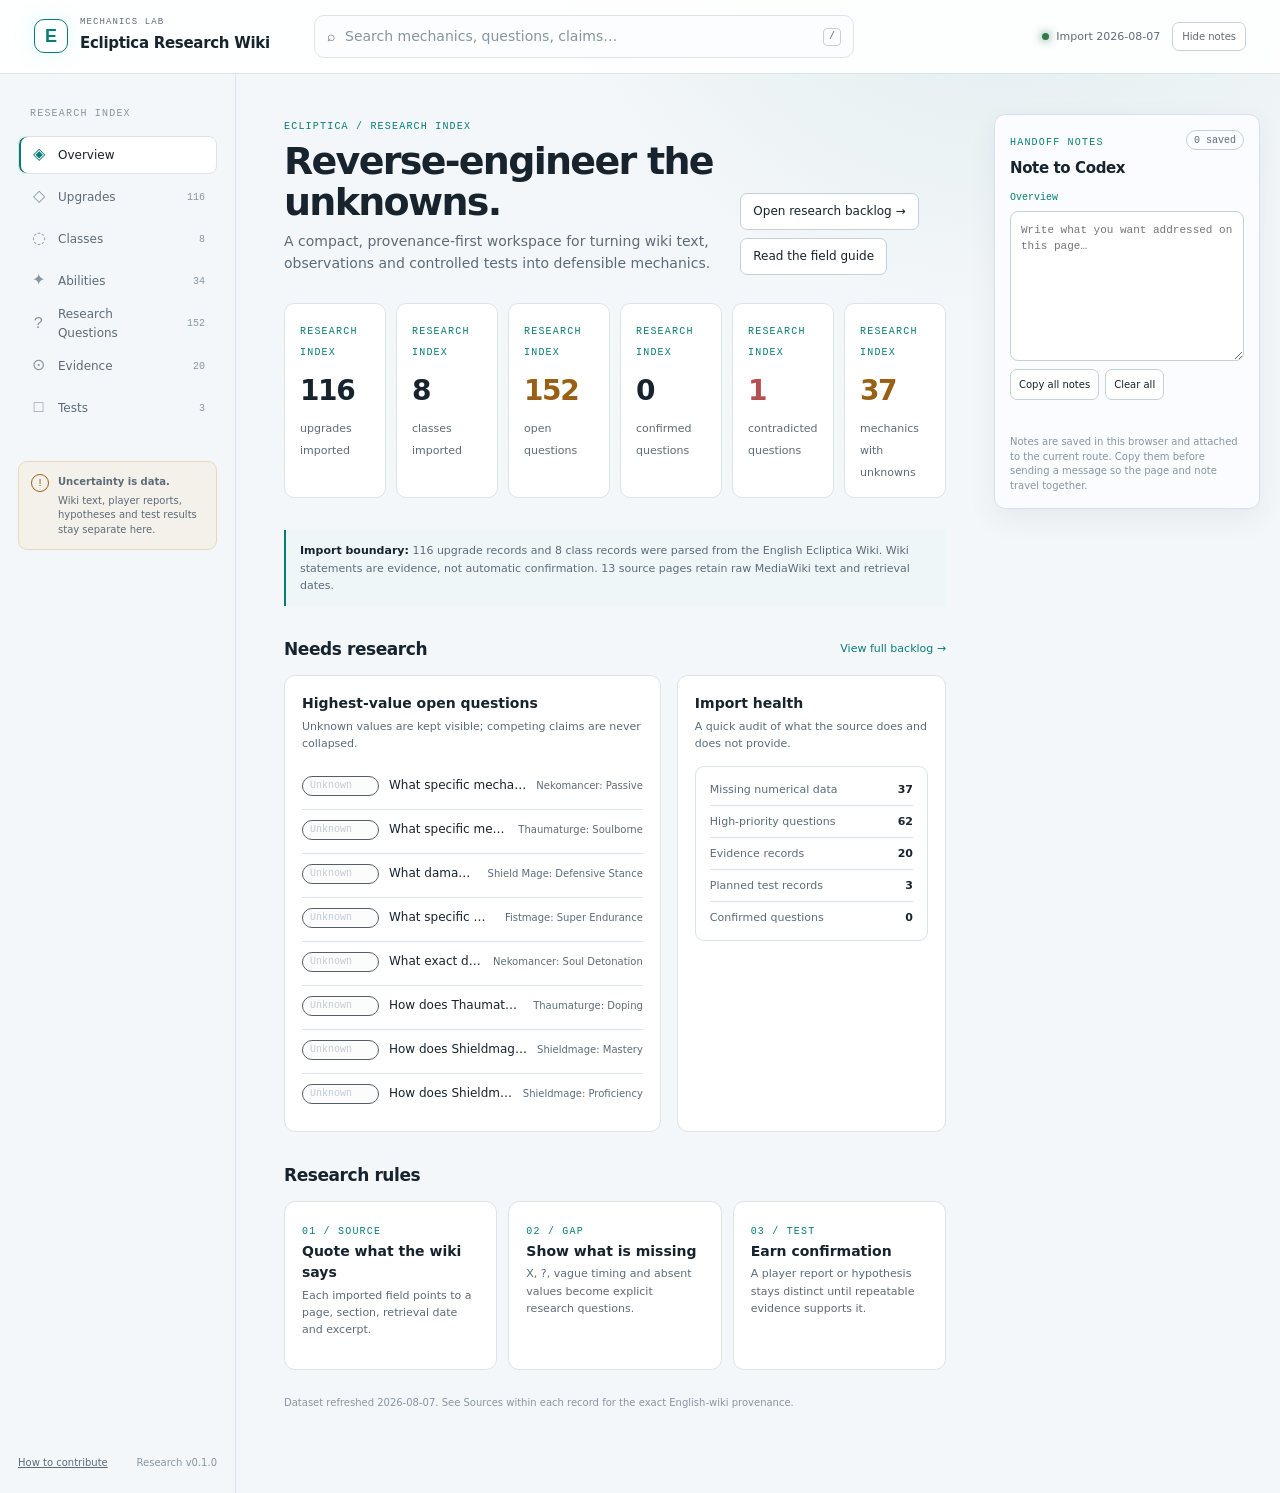
==== Research/index.html @ b1e0d8a3 "Add Ecliptica Research Wiki" ====
<!doctype html>
<html lang="en">
<head>
  <meta charset="utf-8">
  <meta name="viewport" content="width=device-width, initial-scale=1">
  <meta name="description" content="A provenance-first research wiki for reverse-engineering Ecliptica mechanics.">
  <title>Ecliptica Research Wiki</title>
  <link rel="stylesheet" href="css/research.css">
</head>
<body>
  <div class="site-shell">
    <header class="topbar">
      <a class="brand" href="#overview" aria-label="Ecliptica Research Wiki home">
        <span class="brand-mark">E</span>
        <span><span class="eyebrow">MECHANICS LAB</span><strong>Ecliptica Research Wiki</strong></span>
      </a>
      <label class="global-search" for="global-search">
        <span aria-hidden="true">⌕</span>
        <input id="global-search" type="search" placeholder="Search mechanics, questions, claims…" autocomplete="off">
        <kbd>/</kbd>
      </label>
      <div class="top-meta"><span class="live-dot"></span><span id="import-date">Loading dataset…</span><button id="notes-visibility-toggle" class="topbar-button" type="button">Hide notes</button></div>
    </header>

    <div class="workspace">
      <aside class="sidebar">
        <nav class="main-nav" aria-label="Main navigation">
          <p class="nav-label">Research index</p>
          <a href="#overview" data-route="overview"><span>◈</span> Overview</a>
          <a href="#upgrades" data-route="upgrades"><span>◇</span> Upgrades <b id="nav-upgrades">—</b></a>
          <a href="#classes" data-route="classes"><span>◌</span> Classes <b id="nav-classes">—</b></a>
          <a href="#abilities" data-route="abilities"><span>✦</span> Abilities <b id="nav-abilities">—</b></a>
          <a href="#questions" data-route="questions"><span>?</span> Research Questions <b id="nav-questions">—</b></a>
          <a href="#evidence" data-route="evidence"><span>⊙</span> Evidence <b id="nav-evidence">—</b></a>
          <a href="#tests" data-route="tests"><span>□</span> Tests <b id="nav-tests">—</b></a>
        </nav>
        <div class="sidebar-note">
          <span class="note-icon">!</span>
          <div><strong>Uncertainty is data.</strong><p>Wiki text, player reports, hypotheses and test results stay separate here.</p></div>
        </div>
        <div class="sidebar-footer"><a href="README.md">How to contribute</a><span id="site-version">v—</span></div>
      </aside>

      <main id="app" tabindex="-1">
        <div class="loading-state"><span class="spinner"></span> Loading research records…</div>
      </main>
      <aside id="page-notes" class="page-notes" aria-label="Notes for the current page">
        <div class="page-notes-head"><div><span class="section-kicker">HANDOFF NOTES</span><h2>Note to Codex</h2></div><span id="notes-count" class="tag">0 saved</span></div>
        <p class="page-notes-page" id="notes-page-label">Overview</p>
        <textarea id="page-note" placeholder="Write what you want addressed on this page…"></textarea>
        <div class="page-notes-actions"><button id="copy-notes" class="button" type="button">Copy all notes</button><button id="clear-notes" class="button danger-button" type="button">Clear all</button></div>
        <p id="notes-status" class="page-notes-status" role="status"></p>
        <p class="page-notes-help">Notes are saved in this browser and attached to the current route. Copy them before sending a message so the page and note travel together.</p>
      </aside>
    </div>
  </div>
  <script src="data/data.js"></script>
  <script src="js/research.js"></script>
</body>
</html>
---- Research/css/research.css ----
:root {
  --bg: #f4f7f9;
  --panel: #ffffff;
  --panel-2: #f7fafc;
  --panel-3: #eef3f6;
  --ink: #17232d;
  --muted: #5d6b78;
  --faint: #8795a2;
  --line: #dce4ea;
  --line-bright: #c4d1da;
  --cyan: #087d78;
  --cyan-dim: #9ed3cf;
  --amber: #996015;
  --red: #b64f4f;
  --purple: #7650a8;
  --blue: #356da9;
  --green: #31784a;
  --shadow: 0 16px 40px rgba(40,58,72,.10);
}

* { box-sizing: border-box; }
html { background: var(--bg); color-scheme: light; scroll-behavior: smooth; }
body { margin: 0; min-width: 320px; background: radial-gradient(circle at 78% -10%, rgba(8,125,120,.10), transparent 30rem), var(--bg); color: var(--ink); font: 14px/1.55 Manrope, ui-sans-serif, system-ui, sans-serif; }
a { color: inherit; }
button, input, select { font: inherit; }
button, a { -webkit-tap-highlight-color: transparent; }
.site-shell { min-height: 100vh; }
.topbar { height: 74px; display: flex; align-items: center; gap: 30px; border-bottom: 1px solid var(--line); padding: 0 34px; background: rgba(255,255,255,.90); backdrop-filter: blur(18px); position: sticky; top: 0; z-index: 20; }
.brand { display: flex; align-items: center; gap: 12px; min-width: 250px; text-decoration: none; }
.brand-mark { display: grid; place-items: center; width: 34px; height: 34px; border: 1px solid var(--cyan); border-radius: 10px; color: var(--cyan); font: 800 18px/1 Manrope, sans-serif; box-shadow: 0 0 22px rgba(108,225,210,.15); }
.brand strong { display: block; font-size: 15px; letter-spacing: -.02em; }
.eyebrow, .nav-label, .section-kicker, .mono, kbd { color: var(--cyan); font: 500 10px/1.2 'DM Mono', monospace; letter-spacing: .12em; text-transform: uppercase; }
.brand .eyebrow { display: block; margin-bottom: 4px; color: var(--muted); font-size: 9px; }
.global-search { flex: 1; max-width: 540px; display: flex; align-items: center; gap: 10px; border: 1px solid var(--line); border-radius: 10px; background: #fbfdfe; color: var(--muted); padding: 0 12px; }
.global-search:focus-within { border-color: var(--cyan-dim); box-shadow: 0 0 0 3px rgba(108,225,210,.06); }
.global-search input { width: 100%; border: 0; outline: 0; background: transparent; color: var(--ink); padding: 10px 0; }
.global-search input::placeholder { color: var(--faint); }
kbd { border: 1px solid var(--line-bright); border-radius: 4px; padding: 2px 5px; color: var(--muted); letter-spacing: 0; text-transform: none; }
.top-meta { margin-left: auto; color: var(--muted); font-size: 11px; white-space: nowrap; }
.topbar-button { margin-left: 12px; border: 1px solid var(--line-bright); border-radius: 7px; background: var(--panel); color: var(--muted); cursor: pointer; padding: 6px 9px; font-size: 10px; }
.topbar-button:hover { border-color: var(--cyan-dim); color: var(--cyan); }
.live-dot { display: inline-block; width: 7px; height: 7px; margin-right: 7px; border-radius: 50%; background: var(--green); box-shadow: 0 0 10px var(--green); }
.workspace { display: grid; grid-template-columns: 236px minmax(0, 1fr) 286px; min-height: calc(100vh - 74px); }
.workspace.notes-hidden { grid-template-columns: 236px minmax(0, 1fr); }
.sidebar { display: flex; flex-direction: column; gap: 34px; border-right: 1px solid var(--line); padding: 34px 18px 22px; }
.nav-label { margin: 0 12px 12px; color: var(--faint); }
.main-nav { display: grid; gap: 4px; }
.main-nav a { display: flex; align-items: center; gap: 11px; min-height: 38px; border: 1px solid transparent; border-radius: 8px; padding: 0 11px; color: var(--muted); text-decoration: none; font-size: 12px; }
.main-nav a span { width: 17px; color: var(--faint); text-align: center; font: 16px/1 'DM Mono', monospace; }
.main-nav a b { margin-left: auto; color: var(--faint); font: 10px 'DM Mono', monospace; }
.main-nav a:hover, .main-nav a.active { border-color: var(--line); background: var(--panel); color: var(--ink); }
.main-nav a.active { box-shadow: inset 2px 0 var(--cyan); }
.main-nav a.active span, .main-nav a.active b { color: var(--cyan); }
.sidebar-note { display: flex; gap: 9px; border: 1px solid #ead9b9; border-radius: 9px; background: rgba(240,185,110,.10); padding: 12px; color: var(--muted); font-size: 10px; }
.sidebar-note p { margin: 4px 0 0; line-height: 1.45; }
.note-icon { display: grid; flex: 0 0 18px; place-items: center; width: 18px; height: 18px; border: 1px solid var(--amber); border-radius: 50%; color: var(--amber); font: 11px 'DM Mono', monospace; }
.sidebar-footer { display: flex; justify-content: space-between; align-items: center; gap: 8px; margin-top: auto; color: var(--faint); font-size: 10px; }
.sidebar-footer a { color: var(--muted); }
#app { min-width: 0; max-width: 1400px; width: 100%; margin: 0 auto; padding: 40px 48px 72px; outline: 0; }
.page-notes { position: sticky; top: 96px; align-self: start; min-width: 0; margin: 40px 20px 24px 0; border: 1px solid #d9def0; border-radius: 11px; background: #fbfcff; box-shadow: 0 10px 28px rgba(40,58,72,.07); padding: 15px; }
.page-notes.is-hidden { display: none; }
.page-notes-head { display: flex; justify-content: space-between; align-items: start; gap: 10px; }
.page-notes-head h2 { margin: 5px 0 0; font-size: 15px; letter-spacing: -.025em; }
.page-notes-page { overflow: hidden; margin: 12px 0 8px; color: var(--cyan); font: 10px 'DM Mono', monospace; text-overflow: ellipsis; white-space: nowrap; }
.page-notes textarea { display: block; width: 100%; min-height: 150px; resize: vertical; border: 1px solid var(--line-bright); border-radius: 8px; outline: 0; background: #fff; color: var(--ink); padding: 10px; font-size: 11px; line-height: 1.5; }
.page-notes textarea:focus { border-color: var(--cyan); box-shadow: 0 0 0 3px rgba(108,225,210,.08); }
.page-notes-actions { display: flex; flex-wrap: wrap; gap: 6px; margin-top: 8px; }
.page-notes-actions .button { padding: 7px 8px; font-size: 10px; }
.danger-button:hover { border-color: #d39b9b; color: var(--red); }
.page-notes-status { min-height: 16px; margin: 8px 0 0; color: var(--green); font-size: 10px; }
.page-notes-help { margin: 11px 0 0; color: var(--faint); font-size: 10px; line-height: 1.45; }
.loading-state, .empty-state { display: grid; place-items: center; min-height: 260px; color: var(--muted); }
.spinner { display: inline-block; width: 16px; height: 16px; margin-right: 7px; border: 2px solid var(--line-bright); border-top-color: var(--cyan); border-radius: 50%; animation: spin 1s linear infinite; vertical-align: -3px; }
@keyframes spin { to { transform: rotate(360deg); } }
.page-head { display: flex; justify-content: space-between; gap: 24px; align-items: end; margin-bottom: 28px; }
.page-head h1 { margin: 5px 0 7px; font-size: clamp(26px, 3vw, 38px); letter-spacing: -.045em; line-height: 1.1; }
.page-head p { max-width: 700px; margin: 0; color: var(--muted); }
.section-kicker { color: var(--cyan); }
.head-actions { display: flex; gap: 8px; flex-wrap: wrap; }
.button, .control { border: 1px solid var(--line-bright); border-radius: 7px; background: var(--panel); color: var(--ink); }
.button { cursor: pointer; padding: 8px 12px; text-decoration: none; font-size: 12px; }
.button:hover { border-color: var(--cyan-dim); color: var(--cyan); }
.control { min-height: 36px; outline: 0; padding: 8px 10px; }
.control:focus { border-color: var(--cyan); box-shadow: 0 0 0 3px rgba(108,225,210,.06); }
.filters { display: flex; flex-wrap: wrap; gap: 8px; margin-bottom: 18px; }
.filters .control[type=search] { min-width: 260px; flex: 1; }
.check-control { display: flex; align-items: center; gap: 7px; border: 1px solid var(--line-bright); border-radius: 7px; padding: 0 10px; color: var(--muted); font-size: 12px; }
.check-control input { accent-color: var(--cyan); }
.stat-grid { display: grid; grid-template-columns: repeat(6, minmax(0, 1fr)); gap: 10px; margin-bottom: 32px; }
.stat-card { min-height: 102px; border: 1px solid var(--line); border-radius: 10px; background: linear-gradient(140deg, rgba(255,255,255,.025), transparent 70%), var(--panel); padding: 15px; }
.stat-card .stat-value { display: block; margin: 7px 0 5px; font-size: 28px; font-weight: 800; letter-spacing: -.05em; }
.stat-card .stat-label { color: var(--muted); font-size: 11px; }
.stat-card.alert .stat-value { color: var(--amber); }
.stat-card.danger .stat-value { color: var(--red); }
.section { margin-top: 30px; }
.section-title-row { display: flex; justify-content: space-between; align-items: center; gap: 16px; margin-bottom: 13px; }
.section-title-row h2 { margin: 0; font-size: 17px; letter-spacing: -.025em; }
.section-title-row a { color: var(--cyan); font-size: 11px; text-decoration: none; }
.section-title-row a:hover { text-decoration: underline; }
.dashboard-grid { display: grid; grid-template-columns: 1.4fr 1fr; gap: 16px; }
.panel { border: 1px solid var(--line); border-radius: 11px; background: var(--panel); padding: 17px; }
.panel h3 { margin: 0 0 3px; font-size: 14px; }
.panel-subtitle { margin: 0 0 14px; color: var(--muted); font-size: 11px; }
.needs-list { display: grid; gap: 3px; }
.needs-item { display: grid; grid-template-columns: 77px minmax(0,1fr) auto; gap: 10px; align-items: center; border-top: 1px solid var(--line); padding: 10px 0; text-decoration: none; }
.needs-item:first-child { border-top: 0; }
.needs-item .question-text { overflow: hidden; text-overflow: ellipsis; white-space: nowrap; color: var(--ink); font-size: 12px; }
.needs-item .mechanic { color: var(--muted); font-size: 10px; }
.source-note { border-left: 2px solid var(--cyan); background: rgba(108,225,210,.04); padding: 12px 14px; color: var(--muted); font-size: 11px; }
.source-note strong { color: var(--ink); }
.record-grid { display: grid; grid-template-columns: repeat(3, minmax(0,1fr)); gap: 11px; }
.record-card { position: relative; display: flex; flex-direction: column; min-width: 0; border: 1px solid var(--line); border-radius: 10px; background: var(--panel); padding: 15px; transition: border-color .18s, transform .18s; }
.record-card:hover { border-color: var(--line-bright); transform: translateY(-2px); }
.record-card.clickable { cursor: pointer; }
.record-top { display: flex; align-items: start; gap: 11px; }
.record-icon { display: grid; flex: 0 0 43px; place-items: center; width: 43px; height: 43px; border: 1px solid var(--line-bright); border-radius: 9px; background: #f4f8fa; color: var(--cyan); font-size: 19px; overflow: hidden; }
.record-icon img { width: 100%; height: 100%; object-fit: contain; }
.record-card h3 { margin: 0; font-size: 13px; line-height: 1.3; }
.record-card h3 a { text-decoration: none; }
.record-card h3 a:hover { color: var(--cyan); }
.record-card .description { display: -webkit-box; overflow: hidden; -webkit-box-orient: vertical; -webkit-line-clamp: 4; margin: 13px 0; color: var(--muted); font-size: 11px; line-height: 1.55; white-space: pre-line; }
.record-footer { display: flex; flex-wrap: wrap; gap: 5px; align-items: center; margin-top: auto; padding-top: 10px; border-top: 1px solid var(--line); }
.meta { color: var(--faint); font: 10px 'DM Mono', monospace; }
.tag, .status, .rarity { display: inline-flex; align-items: center; min-height: 20px; border: 1px solid var(--line-bright); border-radius: 999px; padding: 2px 7px; color: var(--muted); font: 10px 'DM Mono', monospace; }
.status.unknown { border-color: #555d68; color: #c2cad3; background: rgba(194,202,211,.06); }
.status.needs-testing { border-color: #826234; color: var(--amber); background: rgba(240,185,110,.08); }
.status.reported { border-color: #526e9c; color: var(--blue); background: rgba(131,185,255,.07); }
.status.supported { border-color: #3a7451; color: var(--green); background: rgba(131,217,155,.07); }
.status.confirmed { border-color: #36a18e; color: var(--cyan); background: rgba(108,225,210,.08); }
.status.complete { border-color: #5a9a75; color: var(--green); background: rgba(49,120,74,.09); }
.status.contradicted { border-color: #8c4949; color: var(--red); background: rgba(255,121,121,.08); }
.status.needs-retest { border-color: #79529a; color: var(--purple); background: rgba(189,160,255,.08); }
.rarity.common { color: var(--muted); }
.rarity.rare { color: var(--blue); border-color: #355278; }
.rarity.legendary { color: var(--amber); border-color: #785b32; }
.unknown-box { display: inline-flex; align-items: center; gap: 5px; border: 1px solid #87504f; border-radius: 5px; background: rgba(255,121,121,.07); padding: 3px 6px; color: var(--red); font: 10px 'DM Mono', monospace; letter-spacing: .04em; }
.unknown-value { display: inline-block; border: 1px dashed #b15f5f; border-radius: 4px; background: rgba(255,121,121,.1); padding: 1px 5px; color: var(--red); font: 11px 'DM Mono', monospace; }
.split-layout { display: grid; grid-template-columns: minmax(0, 1fr) 270px; gap: 18px; }
.list-stack { display: grid; gap: 8px; }
.list-row { display: grid; grid-template-columns: 44px minmax(0,1fr) auto; gap: 12px; align-items: center; border: 1px solid var(--line); border-radius: 9px; background: var(--panel); padding: 11px 13px; cursor: pointer; }
.list-row:hover { border-color: var(--line-bright); }
.list-row h3 { margin: 0 0 3px; font-size: 13px; }
.list-row p { overflow: hidden; margin: 0; color: var(--muted); font-size: 11px; text-overflow: ellipsis; white-space: nowrap; }
.list-row .row-end { display: flex; align-items: center; gap: 8px; }
.sort-control { margin-left: auto; }
.question-table-wrap { overflow-x: auto; border: 1px solid var(--line); border-radius: 10px; }
.question-table { width: 100%; border-collapse: collapse; min-width: 760px; }
.question-table th { background: var(--panel-3); color: var(--faint); font: 10px 'DM Mono', monospace; letter-spacing: .08em; text-align: left; text-transform: uppercase; }
.question-table th, .question-table td { border-bottom: 1px solid var(--line); padding: 11px 12px; vertical-align: top; }
.question-table tr:last-child td { border-bottom: 0; }
.question-table td { color: var(--muted); font-size: 11px; }
.question-table td:first-child { color: var(--ink); font-size: 12px; }
.question-table a { text-decoration: none; }
.question-table a:hover { color: var(--cyan); }
.question-table .question-mechanic { display: flex; flex-wrap: wrap; gap: 4px; margin-top: 5px; color: var(--faint); font-size: 10px; }
.mechanic-link { color: var(--muted); font-size: 10px; }
.question-table a.mechanic-link { color: var(--cyan); }
.mechanic-link:hover { color: var(--ink); }
.mechanic-separator { color: var(--faint); }
.question-links-head { display: flex; flex-wrap: wrap; gap: 5px; margin-top: 8px; }
.question-links-head .mechanic-link { border: 1px solid var(--line-bright); border-radius: 999px; padding: 3px 8px; background: var(--panel-2); }
.damage-behavior { margin-top: 14px; }
.damage-behavior-mini { display: flex; flex-wrap: wrap; gap: 5px; margin-top: 8px; color: var(--muted); font: 10px 'DM Mono', monospace; }
.damage-behavior-mini > span { border: 1px solid var(--line); border-radius: 999px; padding: 3px 6px; background: var(--panel-2); }
.translation { border-left: 3px solid #7a89c2; background: #f1f4ff; padding: 8px 10px; color: #334064; }
.evidence-translation { margin: 10px 0; border-radius: 7px; }
.japanese-audit { border-left: 4px solid #7a89c2; }
.japanese-audit.audit-found { background: #f4f7ff; }
.japanese-audit.audit-none { background: #fafbfe; }
.interpretation-panel { border-left: 4px solid #8795c8; background: #f7f8ff; }
.interpretation-panel p { max-width: 75ch; }
.interpretation-panel h2 small { color: #6976a7; }
.research-audit { border-left: 4px solid #8795c8; background: #fbfcff; }
.audit-intro { max-width: 78ch; }
.source-value { color: var(--ink); font: 11px 'DM Mono', monospace; }
.working-description { border-left: 4px solid #6276b8; background: #f5f7ff; }
.working-description-copy { border: 1px solid #d9def0; border-radius: 9px; background: #fff; padding: 14px; color: var(--ink); line-height: 1.65; white-space: pre-line; }
.working-reading { margin: 12px 0 0; color: var(--muted); font-size: 11px; }
.sourced-value-list { display: grid; gap: 6px; margin-top: 10px; }
.sourced-value-row { border: 1px solid #d9def0; border-radius: 8px; background: #fff; padding: 9px 10px; }
.sourced-value-row > div:first-child { display: flex; justify-content: space-between; gap: 12px; color: var(--muted); font-size: 11px; }
.sourced-value-row > div:first-child strong { color: var(--ink); }
.sourced-number { color: #31477f; font: 11px 'DM Mono', monospace; text-align: right; }
.source-hypothesis { border-left: 4px solid #b9a36a; background: #fffdf5; }
.finding-list { display: grid; gap: 7px; margin-top: 12px; }
.finding-row { border: 1px solid var(--line); border-radius: 8px; background: var(--panel); padding: 10px; }
.finding-row > div:first-child { display: flex; justify-content: space-between; gap: 12px; color: var(--muted); font-size: 11px; }
.finding-row > div:first-child strong { color: var(--ink); }
.finding-row > div:first-child span { color: var(--ink); font: 11px 'DM Mono', monospace; text-align: right; }
.finding-tags, .source-tags, .evidence-source-tags { display: flex; flex-wrap: wrap; gap: 5px; align-items: center; margin-top: 7px; }
.confidence-tag { display: inline-flex; align-items: center; border: 1px solid #a9b8e2; border-radius: 999px; background: #f0f4ff; padding: 3px 7px; color: #4c5e98; font: 10px 'DM Mono', monospace; }
.finding-note { margin: 7px 0 0; color: var(--muted); font-size: 10px; }
.audit-unresolved { border-left: 3px solid #b15f5f; background: #fff6f6; padding: 8px 10px; color: #7b4545; font-size: 11px; }
.evidence-source-tags { margin: -5px 0 10px; }
.source-tag-panel { border-left: 4px solid #a9b8e2; background: #fbfcff; }
.detail-head { display: flex; align-items: start; gap: 18px; margin-bottom: 25px; }
.detail-head .record-icon { flex-basis: 72px; width: 72px; height: 72px; font-size: 28px; }
.detail-head h1 { margin: 4px 0 8px; font-size: clamp(24px, 3vw, 34px); letter-spacing: -.045em; line-height: 1.1; }
.detail-head .meta-line { display: flex; flex-wrap: wrap; gap: 6px; align-items: center; color: var(--muted); font-size: 11px; }
.back-link { display: inline-flex; margin-bottom: 19px; color: var(--cyan); font-size: 11px; text-decoration: none; }
.detail-grid { display: grid; grid-template-columns: minmax(0, 1.2fr) minmax(260px, .8fr); gap: 16px; align-items: start; }
.detail-grid > .full { grid-column: 1 / -1; }
.detail-section { margin-bottom: 16px; }
.detail-section h2 { margin: 0 0 10px; font-size: 15px; letter-spacing: -.02em; }
.detail-section h2 small { margin-left: 5px; color: var(--faint); font: 10px 'DM Mono', monospace; }
.wiki-description { border: 1px solid var(--line); border-radius: 9px; background: var(--panel); padding: 15px; color: var(--muted); line-height: 1.65; white-space: pre-line; }
.mechanic-lines { display: grid; gap: 7px; border: 1px solid var(--line); border-radius: 9px; background: var(--panel); padding: 14px; }
.mechanic-line { display: flex; justify-content: space-between; gap: 14px; border-bottom: 1px solid var(--line); padding-bottom: 7px; color: var(--muted); font-size: 11px; }
.mechanic-line:last-child { border-bottom: 0; padding-bottom: 0; }
.mechanic-line strong { color: var(--ink); text-align: right; font-weight: 600; }
.signal-row { display: flex; flex-wrap: wrap; gap: 6px; margin-top: 10px; }
.source-card, .claim-card, .evidence-card, .test-card, .skill-card { border: 1px solid var(--line); border-radius: 9px; background: var(--panel); padding: 13px; }
.source-card + .source-card, .claim-card + .claim-card, .evidence-card + .evidence-card, .test-card + .test-card, .skill-card + .skill-card { margin-top: 8px; }
.source-card header, .claim-card header, .evidence-card header, .test-card header, .skill-card header { display: flex; justify-content: space-between; gap: 10px; align-items: start; margin-bottom: 7px; }
.source-card h3, .claim-card h3, .evidence-card h3, .test-card h3, .skill-card h3 { margin: 0; font-size: 12px; }
.source-card p, .claim-card p, .evidence-card p, .test-card p, .skill-card p { margin: 5px 0 0; color: var(--muted); font-size: 11px; white-space: pre-line; }
.source-card blockquote { margin: 10px 0 0; border-left: 2px solid var(--line-bright); padding: 0 0 0 10px; color: var(--faint); font-size: 10px; white-space: pre-line; }
.source-card a { color: var(--cyan); font-size: 10px; }
.question-list { display: grid; gap: 7px; }
.question-mini { display: grid; grid-template-columns: auto minmax(0,1fr); gap: 9px; align-items: start; border: 1px solid var(--line); border-radius: 8px; background: var(--panel); padding: 10px; }
.question-mini a { color: var(--ink); font-size: 11px; text-decoration: none; }
.question-mini a:hover { color: var(--cyan); }
.question-mini small { display: block; margin-top: 3px; color: var(--faint); font-size: 10px; }
.skill-grid { display: grid; grid-template-columns: repeat(2, minmax(0, 1fr)); gap: 8px; }
.skill-card { min-height: 150px; }
.skill-card header { align-items: center; }
.skill-card .skill-type { color: var(--cyan); font: 10px 'DM Mono', monospace; text-transform: uppercase; }
.attachment-thumb { display: block; max-width: 180px; max-height: 120px; border: 1px solid var(--line-bright); border-radius: 6px; margin-top: 9px; object-fit: contain; }
.search-results { margin-bottom: 24px; }
.search-result-list { display: grid; gap: 6px; }
.search-result { border: 1px solid var(--line); border-radius: 8px; background: var(--panel); padding: 10px 12px; text-decoration: none; }
.search-result:hover { border-color: var(--cyan-dim); }
.search-result strong { display: block; font-size: 12px; }
.search-result span { color: var(--muted); font-size: 10px; }
.footnote { margin-top: 25px; color: var(--faint); font-size: 10px; }

@media (max-width: 1100px) {
  .topbar { gap: 15px; padding: 0 20px; }
  .brand { min-width: auto; }
  .brand strong { font-size: 13px; }
  .top-meta { display: flex; align-items: center; }
  #import-date { display: none; }
  .workspace { grid-template-columns: 190px minmax(0, 1fr) 250px; }
  #app { padding: 32px 28px 60px; }
  .stat-grid { grid-template-columns: repeat(3, minmax(0, 1fr)); }
  .record-grid { grid-template-columns: repeat(2, minmax(0,1fr)); }
}
@media (max-width: 760px) {
  .topbar { height: auto; min-height: 70px; flex-wrap: wrap; padding: 12px 15px; }
  .global-search { order: 3; flex-basis: 100%; max-width: none; }
  .workspace { display: block; }
  .sidebar { position: sticky; top: 70px; z-index: 10; display: block; border-right: 0; border-bottom: 1px solid var(--line); background: rgba(255,255,255,.95); padding: 8px 10px; }
  .main-nav { display: flex; overflow-x: auto; gap: 2px; }
  .nav-label, .sidebar-note, .sidebar-footer { display: none; }
  .main-nav a { flex: 0 0 auto; min-height: 34px; padding: 0 8px; font-size: 10px; }
  .main-nav a span { display: none; }
  .main-nav a b { margin-left: 3px; }
  #app { padding: 27px 15px 50px; }
  .page-notes { position: static; margin: 0 15px 28px; }
  .page-head { display: block; }
  .head-actions { margin-top: 13px; }
  .stat-grid { grid-template-columns: repeat(2, minmax(0,1fr)); }
  .dashboard-grid, .split-layout, .detail-grid { grid-template-columns: 1fr; }
  .record-grid { grid-template-columns: 1fr; }
  .skill-grid { grid-template-columns: 1fr; }
  .needs-item { grid-template-columns: auto minmax(0,1fr); }
  .needs-item .mechanic { grid-column: 2; }
  .needs-item .question-text { grid-column: 2; grid-row: 1; white-space: normal; }
  .needs-item .status { grid-row: 1 / span 2; }
}
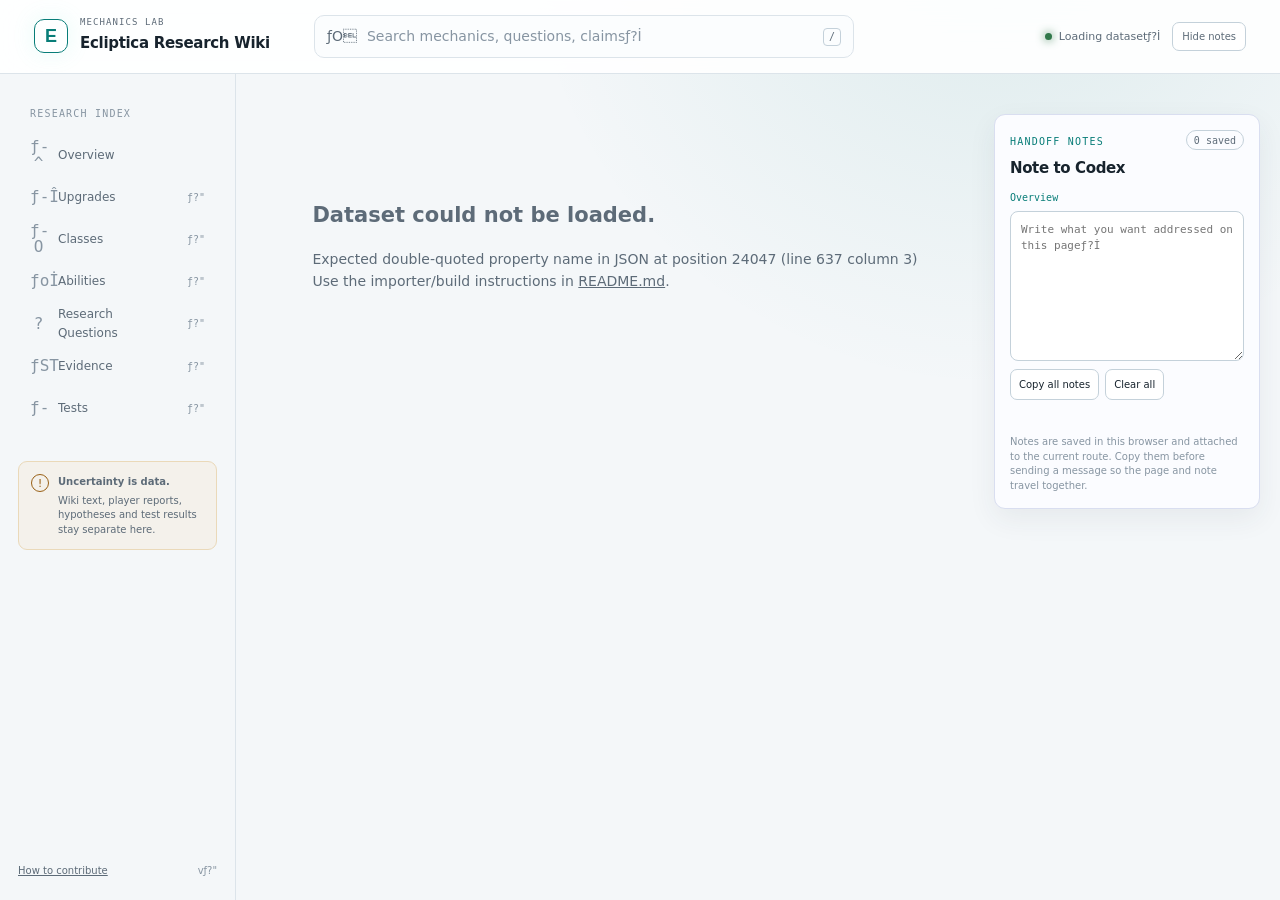
==== commit 20adc474: "Upload Ecliptica research site" ====
--- a/Research/index.html
+++ b/Research/index.html
@@ -15,39 +15,39 @@
         <span><span class="eyebrow">MECHANICS LAB</span><strong>Ecliptica Research Wiki</strong></span>
       </a>
       <label class="global-search" for="global-search">
-        <span aria-hidden="true">⌕</span>
-        <input id="global-search" type="search" placeholder="Search mechanics, questions, claims…" autocomplete="off">
+        <span aria-hidden="true">ƒO</span>
+        <input id="global-search" type="search" placeholder="Search mechanics, questions, claimsƒ?İ" autocomplete="off">
         <kbd>/</kbd>
       </label>
-      <div class="top-meta"><span class="live-dot"></span><span id="import-date">Loading dataset…</span><button id="notes-visibility-toggle" class="topbar-button" type="button">Hide notes</button></div>
+      <div class="top-meta"><span class="live-dot"></span><span id="import-date">Loading datasetƒ?İ</span><button id="notes-visibility-toggle" class="topbar-button" type="button">Hide notes</button></div>
     </header>
 
     <div class="workspace">
       <aside class="sidebar">
         <nav class="main-nav" aria-label="Main navigation">
           <p class="nav-label">Research index</p>
-          <a href="#overview" data-route="overview"><span>◈</span> Overview</a>
-          <a href="#upgrades" data-route="upgrades"><span>◇</span> Upgrades <b id="nav-upgrades">—</b></a>
-          <a href="#classes" data-route="classes"><span>◌</span> Classes <b id="nav-classes">—</b></a>
-          <a href="#abilities" data-route="abilities"><span>✦</span> Abilities <b id="nav-abilities">—</b></a>
-          <a href="#questions" data-route="questions"><span>?</span> Research Questions <b id="nav-questions">—</b></a>
-          <a href="#evidence" data-route="evidence"><span>⊙</span> Evidence <b id="nav-evidence">—</b></a>
-          <a href="#tests" data-route="tests"><span>□</span> Tests <b id="nav-tests">—</b></a>
+          <a href="#overview" data-route="overview"><span>ƒ-^</span> Overview</a>
+          <a href="#upgrades" data-route="upgrades"><span>ƒ-Î</span> Upgrades <b id="nav-upgrades">ƒ?"</b></a>
+          <a href="#classes" data-route="classes"><span>ƒ-O</span> Classes <b id="nav-classes">ƒ?"</b></a>
+          <a href="#abilities" data-route="abilities"><span>ƒoİ</span> Abilities <b id="nav-abilities">ƒ?"</b></a>
+          <a href="#questions" data-route="questions"><span>?</span> Research Questions <b id="nav-questions">ƒ?"</b></a>
+          <a href="#evidence" data-route="evidence"><span>ƒST</span> Evidence <b id="nav-evidence">ƒ?"</b></a>
+          <a href="#tests" data-route="tests"><span>ƒ-­</span> Tests <b id="nav-tests">ƒ?"</b></a>
         </nav>
         <div class="sidebar-note">
           <span class="note-icon">!</span>
           <div><strong>Uncertainty is data.</strong><p>Wiki text, player reports, hypotheses and test results stay separate here.</p></div>
         </div>
-        <div class="sidebar-footer"><a href="README.md">How to contribute</a><span id="site-version">v—</span></div>
+        <div class="sidebar-footer"><a href="README.md">How to contribute</a><span id="site-version">vƒ?"</span></div>
       </aside>
 
       <main id="app" tabindex="-1">
-        <div class="loading-state"><span class="spinner"></span> Loading research records…</div>
+        <div class="loading-state"><span class="spinner"></span> Loading research recordsƒ?İ</div>
       </main>
       <aside id="page-notes" class="page-notes" aria-label="Notes for the current page">
         <div class="page-notes-head"><div><span class="section-kicker">HANDOFF NOTES</span><h2>Note to Codex</h2></div><span id="notes-count" class="tag">0 saved</span></div>
         <p class="page-notes-page" id="notes-page-label">Overview</p>
-        <textarea id="page-note" placeholder="Write what you want addressed on this page…"></textarea>
+        <textarea id="page-note" placeholder="Write what you want addressed on this pageƒ?İ"></textarea>
         <div class="page-notes-actions"><button id="copy-notes" class="button" type="button">Copy all notes</button><button id="clear-notes" class="button danger-button" type="button">Clear all</button></div>
         <p id="notes-status" class="page-notes-status" role="status"></p>
         <p class="page-notes-help">Notes are saved in this browser and attached to the current route. Copy them before sending a message so the page and note travel together.</p>
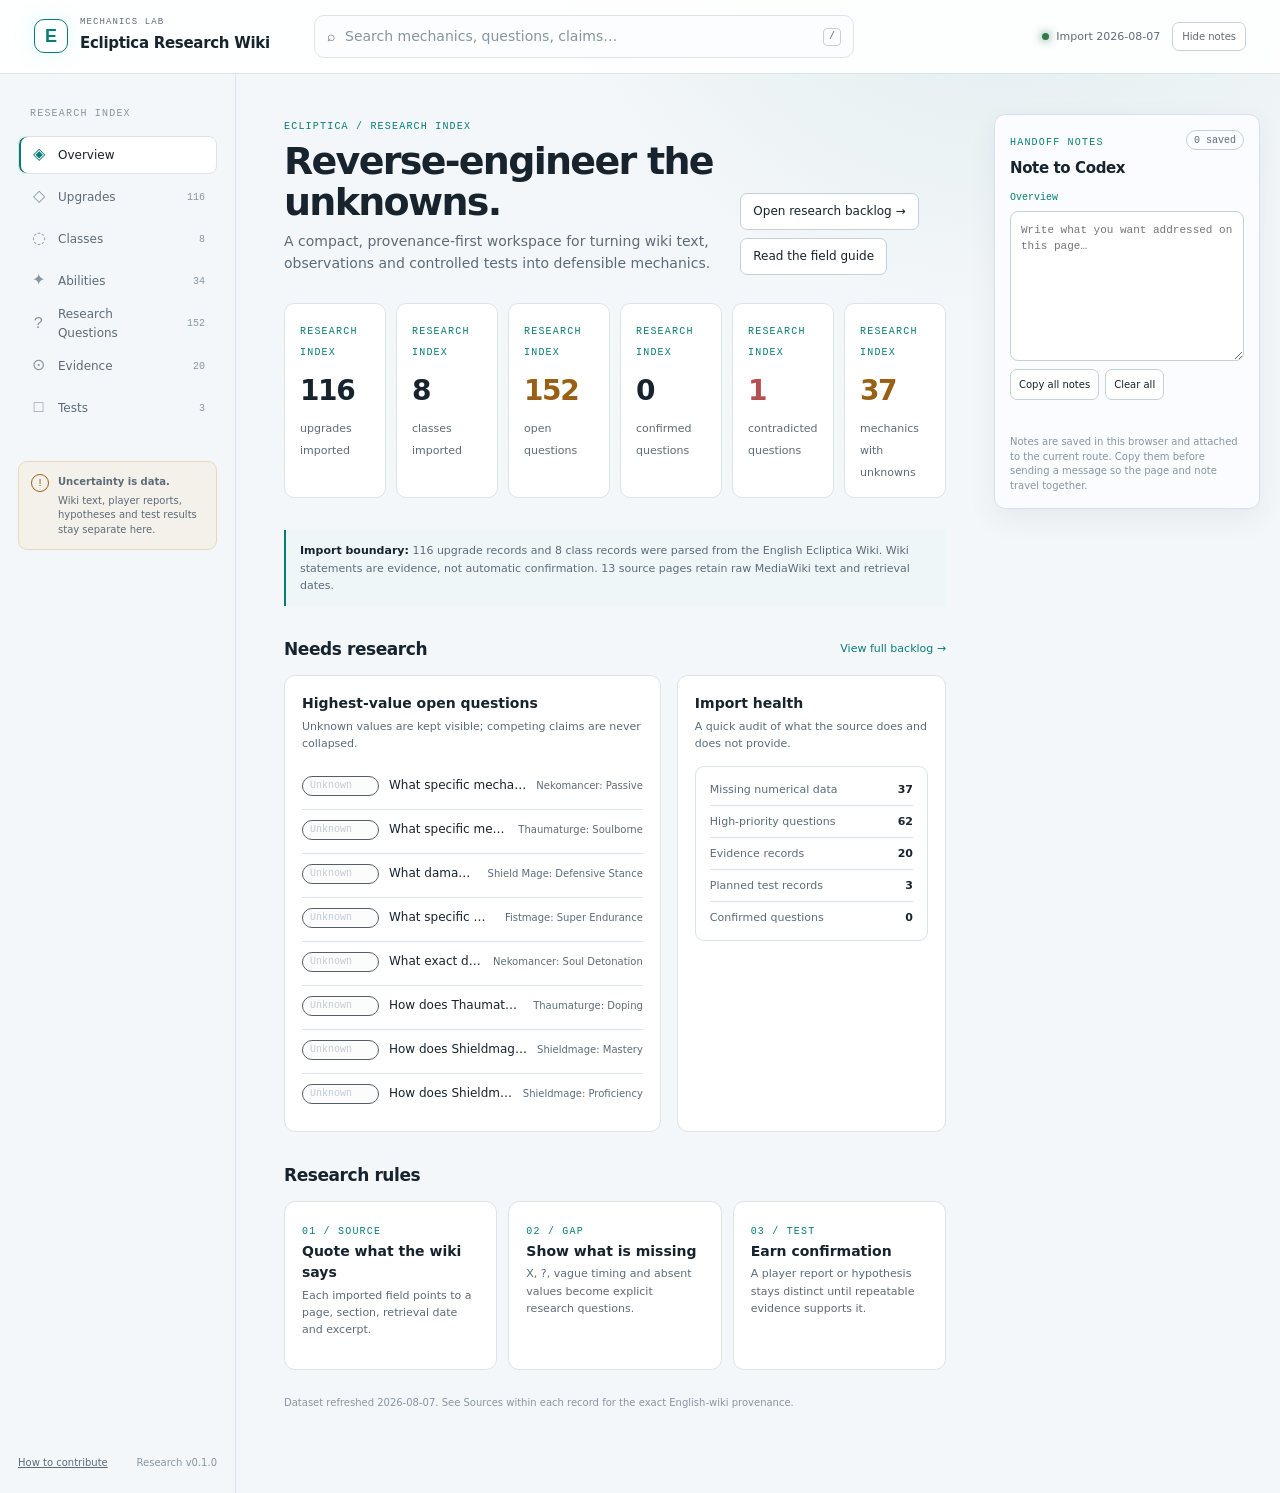
==== commit 7693dbd1: "Merge b1e0d8a3a08d638fc26eda43752ed754e22f7191 into efec5838a8a920f0de9bc1f5a47fcc40f016fd50" ====
--- a/Research/index.html
+++ b/Research/index.html
@@ -15,39 +15,39 @@
         <span><span class="eyebrow">MECHANICS LAB</span><strong>Ecliptica Research Wiki</strong></span>
       </a>
       <label class="global-search" for="global-search">
-        <span aria-hidden="true">ƒO</span>
-        <input id="global-search" type="search" placeholder="Search mechanics, questions, claimsƒ?İ" autocomplete="off">
+        <span aria-hidden="true">⌕</span>
+        <input id="global-search" type="search" placeholder="Search mechanics, questions, claims…" autocomplete="off">
         <kbd>/</kbd>
       </label>
-      <div class="top-meta"><span class="live-dot"></span><span id="import-date">Loading datasetƒ?İ</span><button id="notes-visibility-toggle" class="topbar-button" type="button">Hide notes</button></div>
+      <div class="top-meta"><span class="live-dot"></span><span id="import-date">Loading dataset…</span><button id="notes-visibility-toggle" class="topbar-button" type="button">Hide notes</button></div>
     </header>
 
     <div class="workspace">
       <aside class="sidebar">
         <nav class="main-nav" aria-label="Main navigation">
           <p class="nav-label">Research index</p>
-          <a href="#overview" data-route="overview"><span>ƒ-^</span> Overview</a>
-          <a href="#upgrades" data-route="upgrades"><span>ƒ-Î</span> Upgrades <b id="nav-upgrades">ƒ?"</b></a>
-          <a href="#classes" data-route="classes"><span>ƒ-O</span> Classes <b id="nav-classes">ƒ?"</b></a>
-          <a href="#abilities" data-route="abilities"><span>ƒoİ</span> Abilities <b id="nav-abilities">ƒ?"</b></a>
-          <a href="#questions" data-route="questions"><span>?</span> Research Questions <b id="nav-questions">ƒ?"</b></a>
-          <a href="#evidence" data-route="evidence"><span>ƒST</span> Evidence <b id="nav-evidence">ƒ?"</b></a>
-          <a href="#tests" data-route="tests"><span>ƒ-­</span> Tests <b id="nav-tests">ƒ?"</b></a>
+          <a href="#overview" data-route="overview"><span>◈</span> Overview</a>
+          <a href="#upgrades" data-route="upgrades"><span>◇</span> Upgrades <b id="nav-upgrades">—</b></a>
+          <a href="#classes" data-route="classes"><span>◌</span> Classes <b id="nav-classes">—</b></a>
+          <a href="#abilities" data-route="abilities"><span>✦</span> Abilities <b id="nav-abilities">—</b></a>
+          <a href="#questions" data-route="questions"><span>?</span> Research Questions <b id="nav-questions">—</b></a>
+          <a href="#evidence" data-route="evidence"><span>⊙</span> Evidence <b id="nav-evidence">—</b></a>
+          <a href="#tests" data-route="tests"><span>□</span> Tests <b id="nav-tests">—</b></a>
         </nav>
         <div class="sidebar-note">
           <span class="note-icon">!</span>
           <div><strong>Uncertainty is data.</strong><p>Wiki text, player reports, hypotheses and test results stay separate here.</p></div>
         </div>
-        <div class="sidebar-footer"><a href="README.md">How to contribute</a><span id="site-version">vƒ?"</span></div>
+        <div class="sidebar-footer"><a href="README.md">How to contribute</a><span id="site-version">v—</span></div>
       </aside>
 
       <main id="app" tabindex="-1">
-        <div class="loading-state"><span class="spinner"></span> Loading research recordsƒ?İ</div>
+        <div class="loading-state"><span class="spinner"></span> Loading research records…</div>
       </main>
       <aside id="page-notes" class="page-notes" aria-label="Notes for the current page">
         <div class="page-notes-head"><div><span class="section-kicker">HANDOFF NOTES</span><h2>Note to Codex</h2></div><span id="notes-count" class="tag">0 saved</span></div>
         <p class="page-notes-page" id="notes-page-label">Overview</p>
-        <textarea id="page-note" placeholder="Write what you want addressed on this pageƒ?İ"></textarea>
+        <textarea id="page-note" placeholder="Write what you want addressed on this page…"></textarea>
         <div class="page-notes-actions"><button id="copy-notes" class="button" type="button">Copy all notes</button><button id="clear-notes" class="button danger-button" type="button">Clear all</button></div>
         <p id="notes-status" class="page-notes-status" role="status"></p>
         <p class="page-notes-help">Notes are saved in this browser and attached to the current route. Copy them before sending a message so the page and note travel together.</p>
